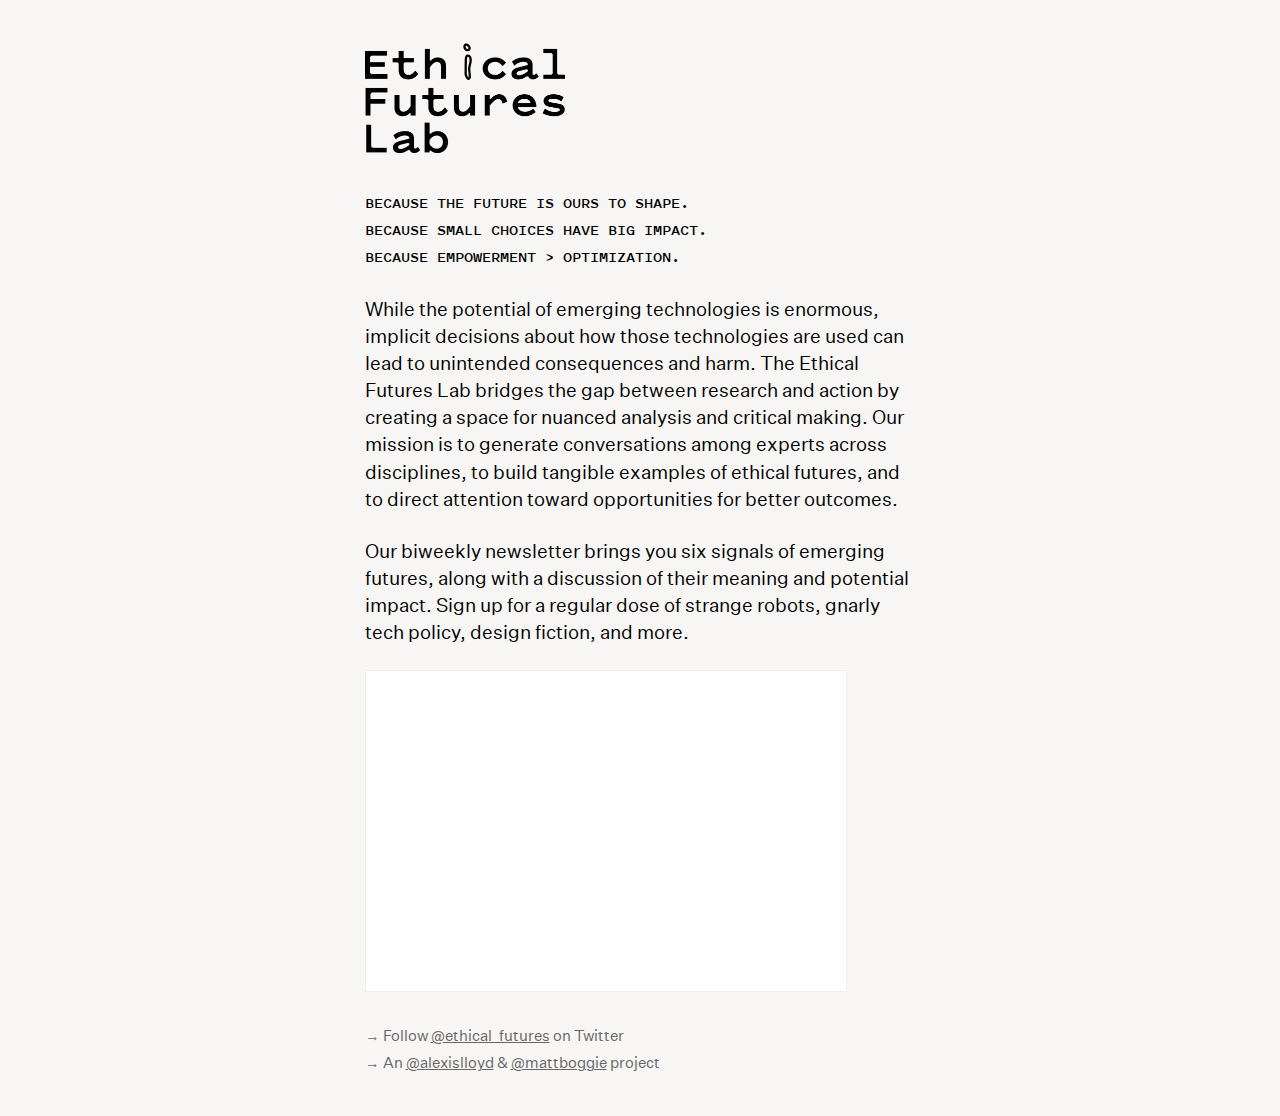
==== index.html @ 98238d27 "Update index.html" ====
<!DOCTYPE html>
<html>
<head>
	<title>Ethical Futures Lab</title>
	<link rel="stylesheet" type="text/css" href="reset.css">
	<link rel="stylesheet" type="text/css" href="styles-grid.css">
	<meta name="viewport" content="width=device-width, user-scalable=no" />
	<link rel="shortcut icon" href="/favicon.ico" type="image/x-icon">
	<link rel="icon" href="/favicon.ico" type="image/x-icon">
	<!--Twitter card-->
	<meta name="twitter:card" content="summary_large_image" />
	<meta name="twitter:creator" content="@ethical_futures" />
	<!--OG tags-->
	<meta property="og:url" content="http://www.ethicalfutureslab.com" />
	<meta property="og:title" content="Ethical Futures Lab" />
	<meta property="og:description" content="The Ethical Futures Lab investigates and applies emerging technologies in order to advocate for a more humane and empowering society." />
	<meta property="og:image" content="http://www.ethicalfutureslab.com/img/efl-og-logo.png" />
	<!-- Global site tag (gtag.js) - Google Analytics -->
	<script async src="https://www.googletagmanager.com/gtag/js?id=UA-144540973-1"></script>
	<script>
	  window.dataLayer = window.dataLayer || [];
	  function gtag(){dataLayer.push(arguments);}
	  gtag('js', new Date());

	  gtag('config', 'UA-144540973-1');
	</script>

</head>
<body>

	<div class="grid-container">
	  <div class="logo">
	  	<img src="img/logo_loop.gif" alt="Ethical Futures Lab logo." />
	  </div>
	  <div class="main">
	  	<h1>Because the future is ours to shape.</h1>
		<h1>Because small choices have big impact.</h1>
		<h1>Because empowerment > optimization.</h1>

		<p>
			While the potential of emerging technologies is enormous, implicit decisions about how those technologies are used can lead to unintended consequences and harm. The Ethical Futures Lab bridges the gap between research and action by creating a space for nuanced analysis and critical making. Our mission is to generate conversations among experts across disciplines, to build tangible examples of ethical futures, and to direct attention toward opportunities for better outcomes. 
		</p>
		 <p>
			 Our biweekly newsletter brings you six signals of emerging futures, along with a discussion of their meaning and potential impact. Sign up for a regular dose of strange robots, gnarly tech policy, design fiction, and more.

	  </div>
		
	<iframe src="https://ethicalfutureslab.substack.com/embed" width="480" height="320" style="border:1px solid #EEE; background:white;" frameborder="0" scrolling="no"></iframe>
	  <!--<form action="https://www.getrevue.co/profile/sixsignals/add_subscriber" method="post" id="revue-form" name="revue-form" target="_blank">
		  	<input class="email" placeholder="Your email" type="email" name="member[email]" id="member_email">
		  	<input class="submit" type="submit" value="Sign up &rarr;" name="member[subscribe]" id="member_submit">
	  </form>-->
	  <div class="footer">&rarr; Follow <a href="https://www.twitter.com/ethical_futures">@ethical_futures</a> on Twitter
	  <br />&rarr; 
	  An <a href="https://www.twitter.com/alexislloyd">@alexislloyd</a> &amp; <a href="https://www.twitter.com/mattboggie">@mattboggie</a> project
	</div>
	</div>


</body>
</html>
---- styles-grid.css ----
@font-face {
  font-family: "Untitled Sans";
  src: url("fonts/UntitledSansWeb-Regular.eot") format("eot"),
       url("fonts/UntitledSansWeb-Regular.woff") format("woff"),
       url("fonts/UntitledSansWeb-Regular.woff2") format("woff2");
}
@font-face {
  font-family: "Pitch Sans Bold";
  src: url("fonts/PitchSansWeb-Bold.eot") format("eot"),
       url("fonts/PitchSansWeb-Bold.woff") format("woff"),
       url("fonts/PitchSansWeb-Bold.woff2") format("woff2");
}
body, html {
	background-color: #F7F6F4;
	font-family: 'Untitled Sans', sans-serif;
	font-size: 1.1em;
	line-height: 1.4em;
}
h1 {
  font-family: 'Pitch Sans Bold', sans-serif;
  font-size: .75em;
  text-transform: uppercase;
}

p {
  margin:25px 0px;
}
a:link, a:hover, a:visited {
  color:#000;
}

.logo { 
  grid-area: header; 
  margin-bottom: 30px;
  width:200px;
  height:auto;
}
.logo img {
  width:100%;
}
.main { grid-area: main; }
.newsletter { grid-area: newsletter; }
.email { grid-area: email; min-width:200px; }
.submit { grid-area: submit; margin-left:-10px;}
.footer {grid-area: footer; margin-top: 30px; color:#666; font-size: .75em;}
.footer a {color:#666;}

.grid-container {
  margin:40px auto;
  max-width: 90%;
  display: grid;
  grid:
  'header header'
  'main main'
  'newsletter newsletter'
  'email submit'
  'footer footer';
  grid-gap: 0px;
  grid-template-columns: auto auto;
  align-items: stretch;
  align:center;
}

@media only screen and (min-width: 600px) {
  body, html {
    font-size: 1.1em;
  }
  .grid-container {
    max-width: 550px;
  }
}
#revue-form {
  min-width:310px !important;
  margin:0px;
}
#revue-form input {
  padding:10px;
  font-family: 'Pitch Sans Bold';
  font-size: 12px;
  text-transform: uppercase;
  display: inline;
   -webkit-appearance: none;
   -moz-appearance: none;
  appearance: none;
  border-radius: 0;
  -webkit-border-radius: 0;
  -moz-border-radius:0;
}
#revue-form input[type=email] {
  border: 2px solid #000000;
   -webkit-appearance: none;
   -moz-appearance: none;
  appearance: none;
  border-radius: 0;
  -webkit-border-radius: 0;
  -moz-border-radius:0;
}
#revue-form input[type=submit] {
  border: 2px solid #000000;
  background-color: #000000;
  color: white;
  text-decoration: none;
  cursor: pointer;
   -webkit-appearance: none;
   -moz-appearance: none;
  appearance: none;
  border-radius: 0;
  -webkit-border-radius: 0;
  -moz-border-radius:0;
}
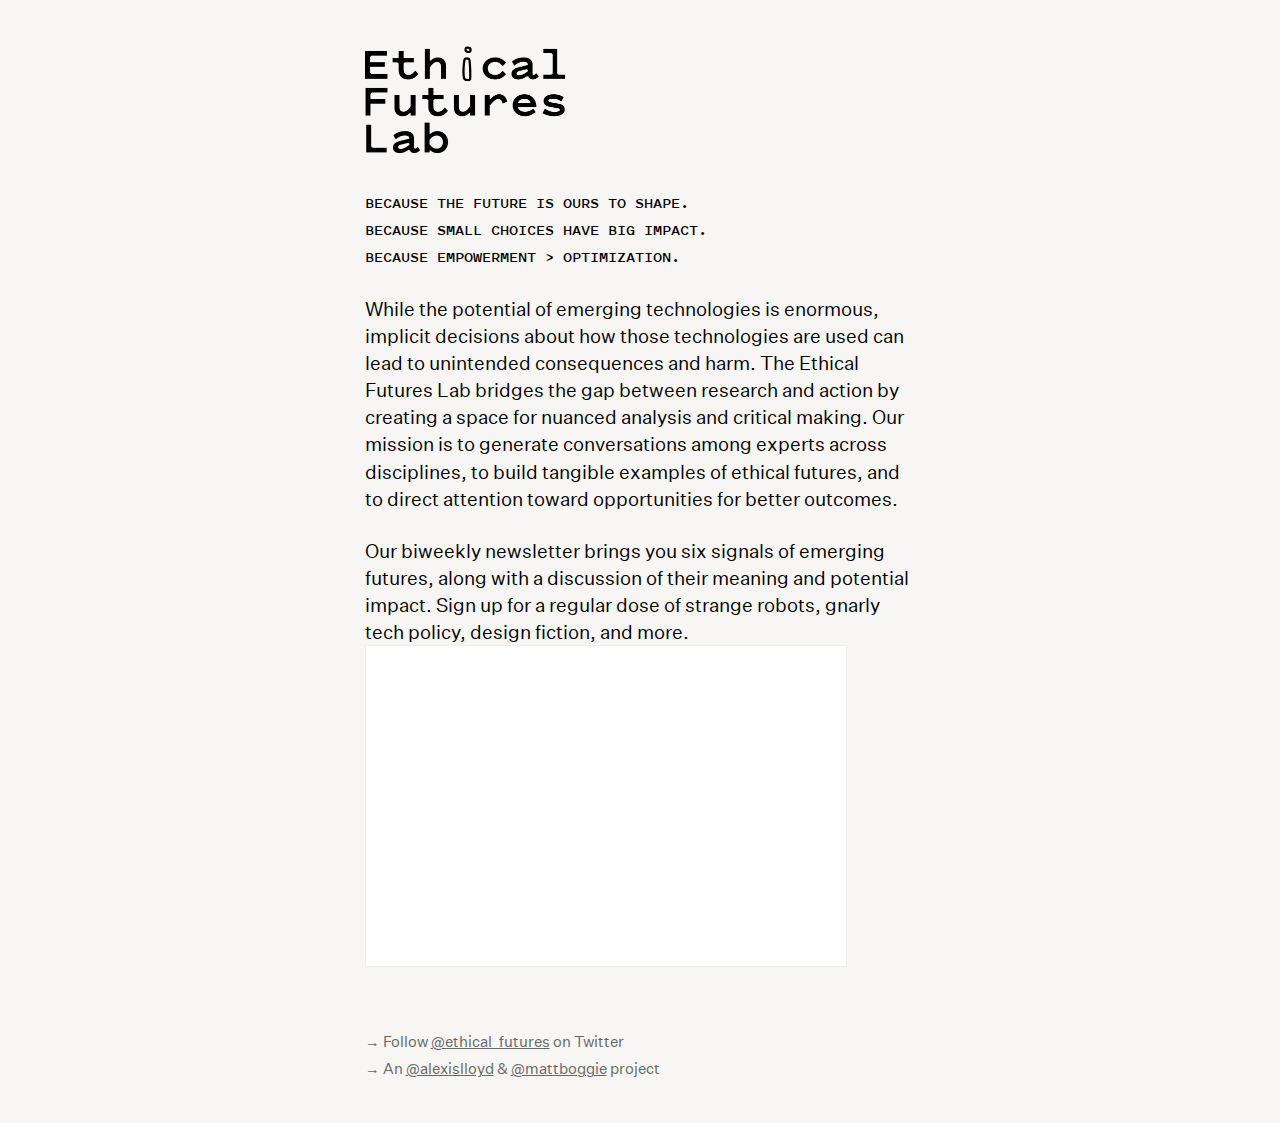
==== commit 38b8ec3c: "Update index.html" ====
--- a/index.html
+++ b/index.html
@@ -42,10 +42,10 @@
 		</p>
 		 <p>
 			 Our biweekly newsletter brings you six signals of emerging futures, along with a discussion of their meaning and potential impact. Sign up for a regular dose of strange robots, gnarly tech policy, design fiction, and more.
+			<iframe src="https://ethicalfutureslab.substack.com/embed" width="480" height="320" style="border:1px solid #EEE; background:white;" frameborder="0" scrolling="no"></iframe>
 
 	  </div>
 		
-	<iframe src="https://ethicalfutureslab.substack.com/embed" width="480" height="320" style="border:1px solid #EEE; background:white;" frameborder="0" scrolling="no"></iframe>
 	  <!--<form action="https://www.getrevue.co/profile/sixsignals/add_subscriber" method="post" id="revue-form" name="revue-form" target="_blank">
 		  	<input class="email" placeholder="Your email" type="email" name="member[email]" id="member_email">
 		  	<input class="submit" type="submit" value="Sign up &rarr;" name="member[subscribe]" id="member_submit">
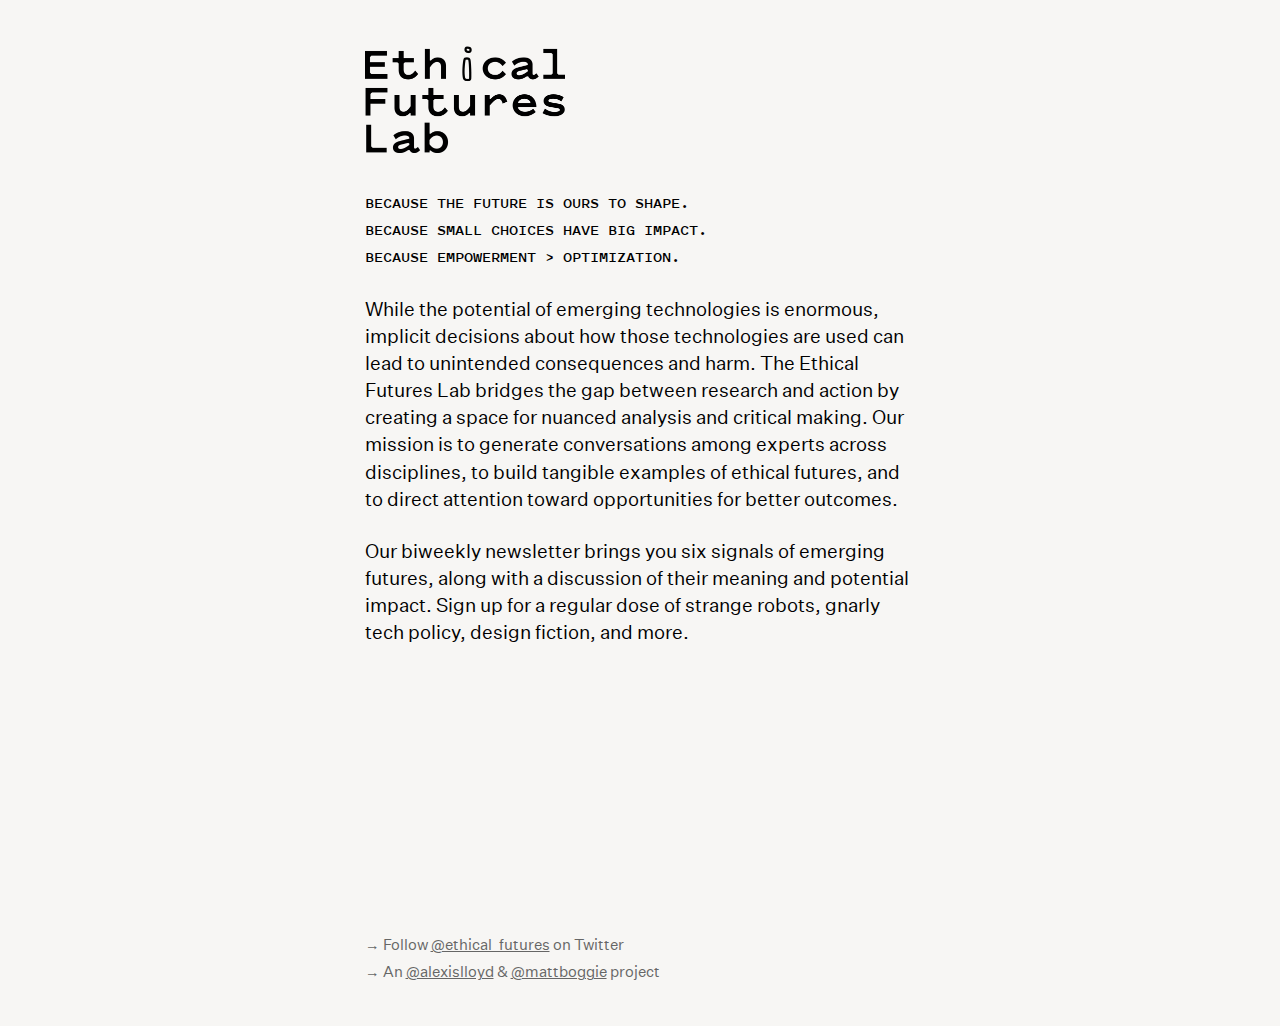
==== commit 22a23274: "Update index.html" ====
--- a/index.html
+++ b/index.html
@@ -42,7 +42,10 @@
 		</p>
 		 <p>
 			 Our biweekly newsletter brings you six signals of emerging futures, along with a discussion of their meaning and potential impact. Sign up for a regular dose of strange robots, gnarly tech policy, design fiction, and more.
-			<iframe src="https://ethicalfutureslab.substack.com/embed" width="480" height="320" style="border:1px solid #EEE; background:white;" frameborder="0" scrolling="no"></iframe>
+		  </p>
+		  <p>
+			 <iframe src="https://ethicalfutureslab.substack.com/embed" width="480" height="200"" frameborder="0" scrolling="no"></iframe>
+		<p>														    
 
 	  </div>
 		
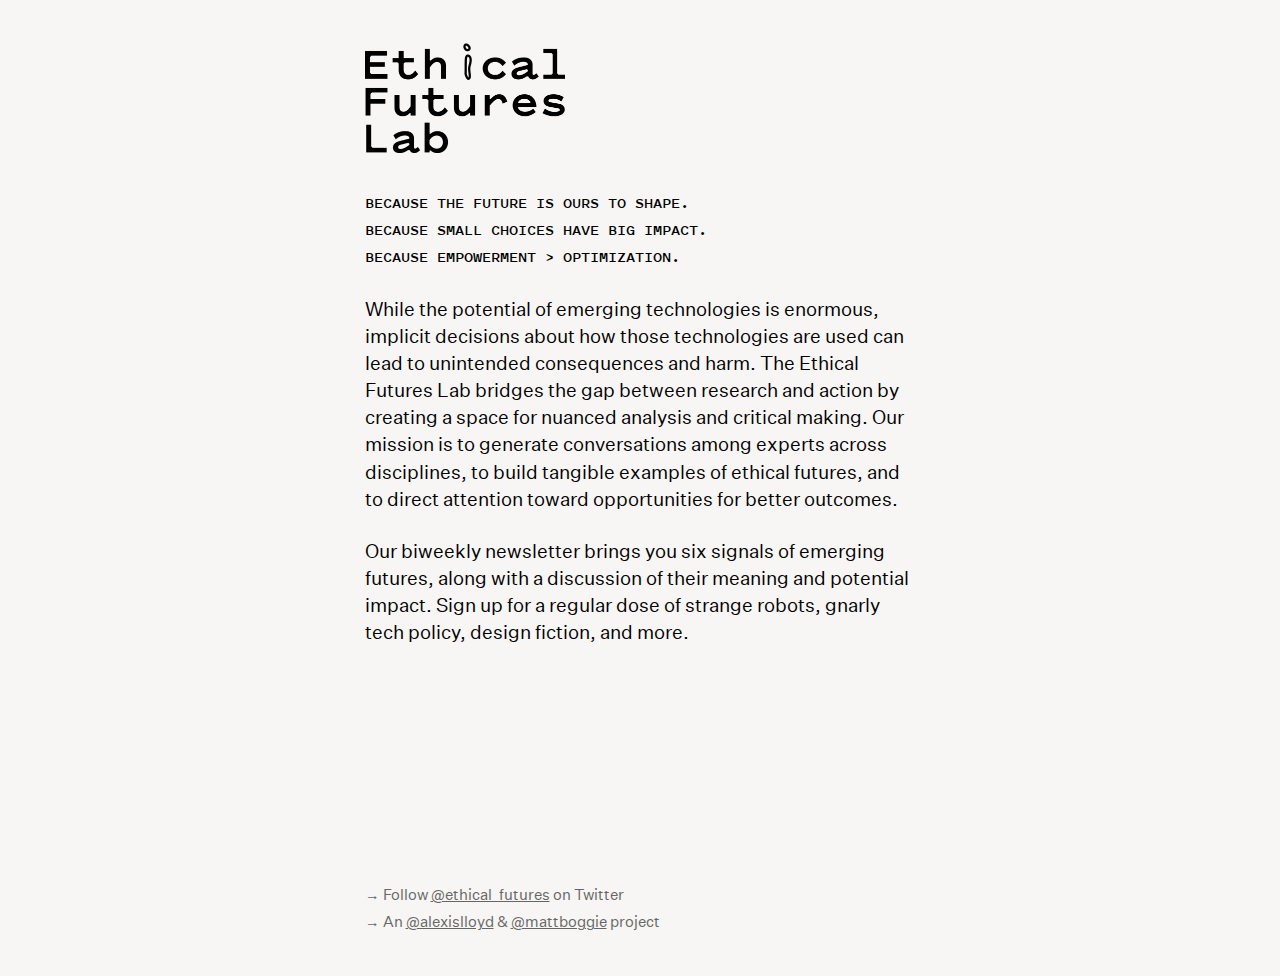
==== commit 460c274a: "Update index.html" ====
--- a/index.html
+++ b/index.html
@@ -44,7 +44,7 @@
 			 Our biweekly newsletter brings you six signals of emerging futures, along with a discussion of their meaning and potential impact. Sign up for a regular dose of strange robots, gnarly tech policy, design fiction, and more.
 		  </p>
 		  <p>
-			 <iframe src="https://ethicalfutureslab.substack.com/embed" width="480" height="200"" frameborder="0" scrolling="no"></iframe>
+			 <iframe src="https://ethicalfutureslab.substack.com/embed" width="480" height="150" frameborder="0" scrolling="no"></iframe>
 		<p>														    
 
 	  </div>
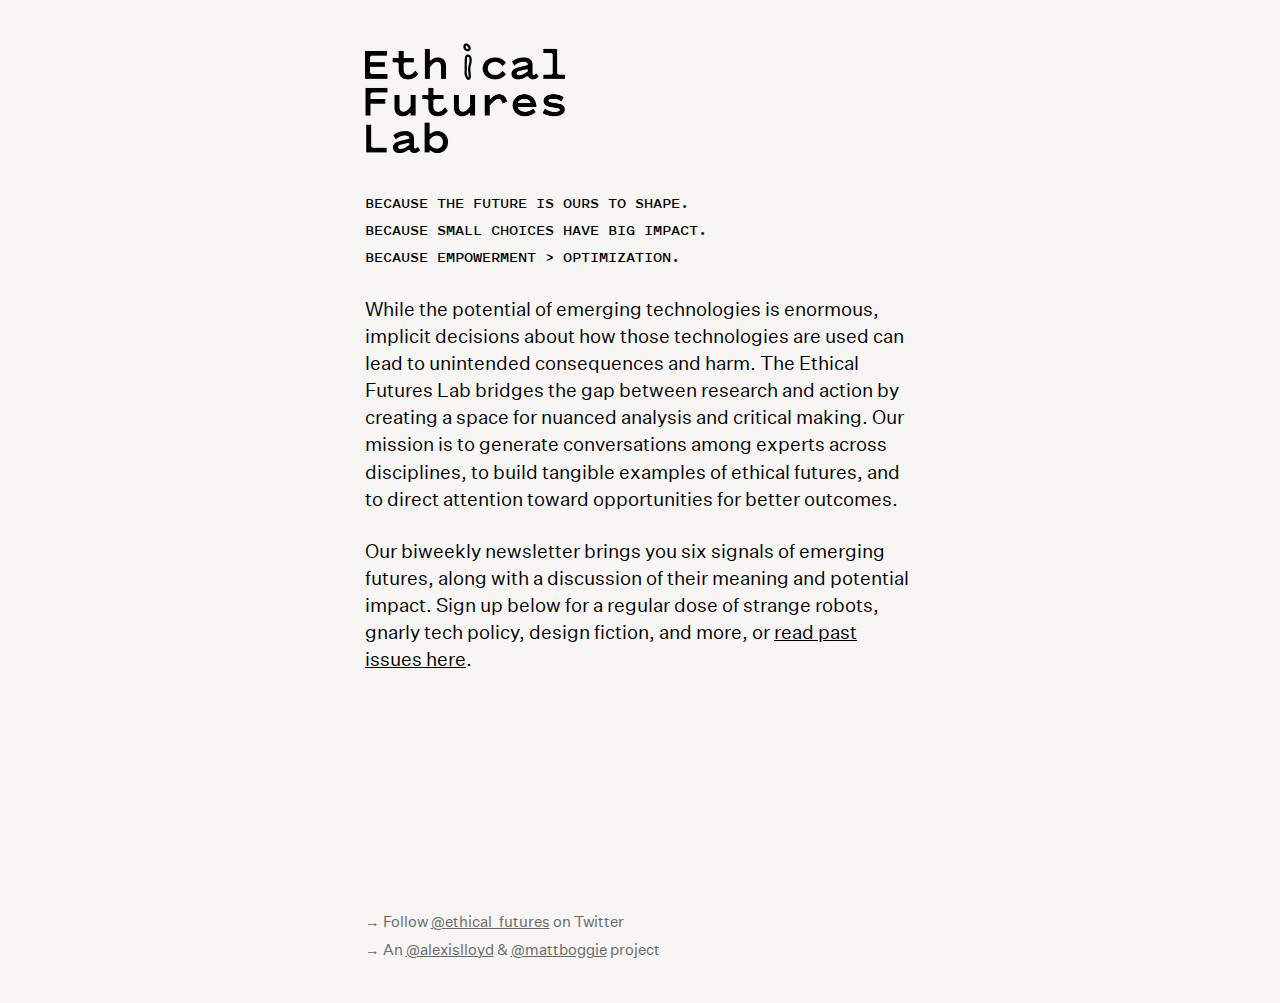
==== commit 2aeade49: "Update index.html" ====
--- a/index.html
+++ b/index.html
@@ -41,7 +41,7 @@
 			While the potential of emerging technologies is enormous, implicit decisions about how those technologies are used can lead to unintended consequences and harm. The Ethical Futures Lab bridges the gap between research and action by creating a space for nuanced analysis and critical making. Our mission is to generate conversations among experts across disciplines, to build tangible examples of ethical futures, and to direct attention toward opportunities for better outcomes. 
 		</p>
 		 <p>
-			 Our biweekly newsletter brings you six signals of emerging futures, along with a discussion of their meaning and potential impact. Sign up for a regular dose of strange robots, gnarly tech policy, design fiction, and more.
+			 Our biweekly newsletter brings you six signals of emerging futures, along with a discussion of their meaning and potential impact. Sign up below for a regular dose of strange robots, gnarly tech policy, design fiction, and more, or <a href="https://ethicalfutureslab.substack.com/?no_cover=true">read past issues here</a>.
 		  </p>
 		  <p>
 			 <iframe src="https://ethicalfutureslab.substack.com/embed" width="480" height="150" frameborder="0" scrolling="no"></iframe>
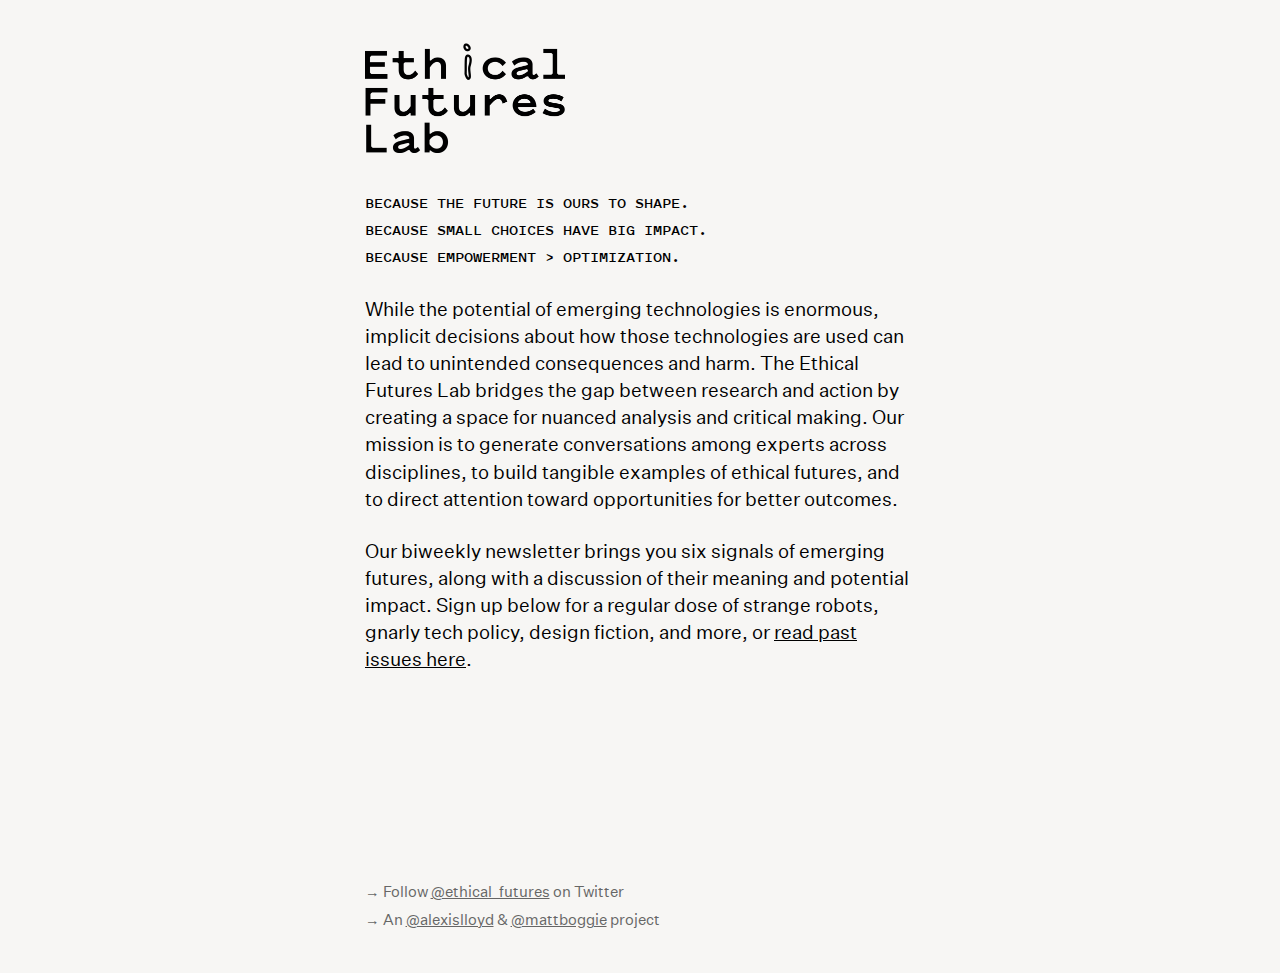
==== commit 46d40c77: "Update index.html" ====
--- a/index.html
+++ b/index.html
@@ -44,7 +44,7 @@
 			 Our biweekly newsletter brings you six signals of emerging futures, along with a discussion of their meaning and potential impact. Sign up below for a regular dose of strange robots, gnarly tech policy, design fiction, and more, or <a href="https://ethicalfutureslab.substack.com/?no_cover=true">read past issues here</a>.
 		  </p>
 		  <p>
-			 <iframe src="https://ethicalfutureslab.substack.com/embed" width="480" height="150" frameborder="0" scrolling="no"></iframe>
+			 <iframe src="https://ethicalfutureslab.substack.com/embed" width="480" height="120" frameborder="0" scrolling="no"></iframe>
 		<p>														    
 
 	  </div>
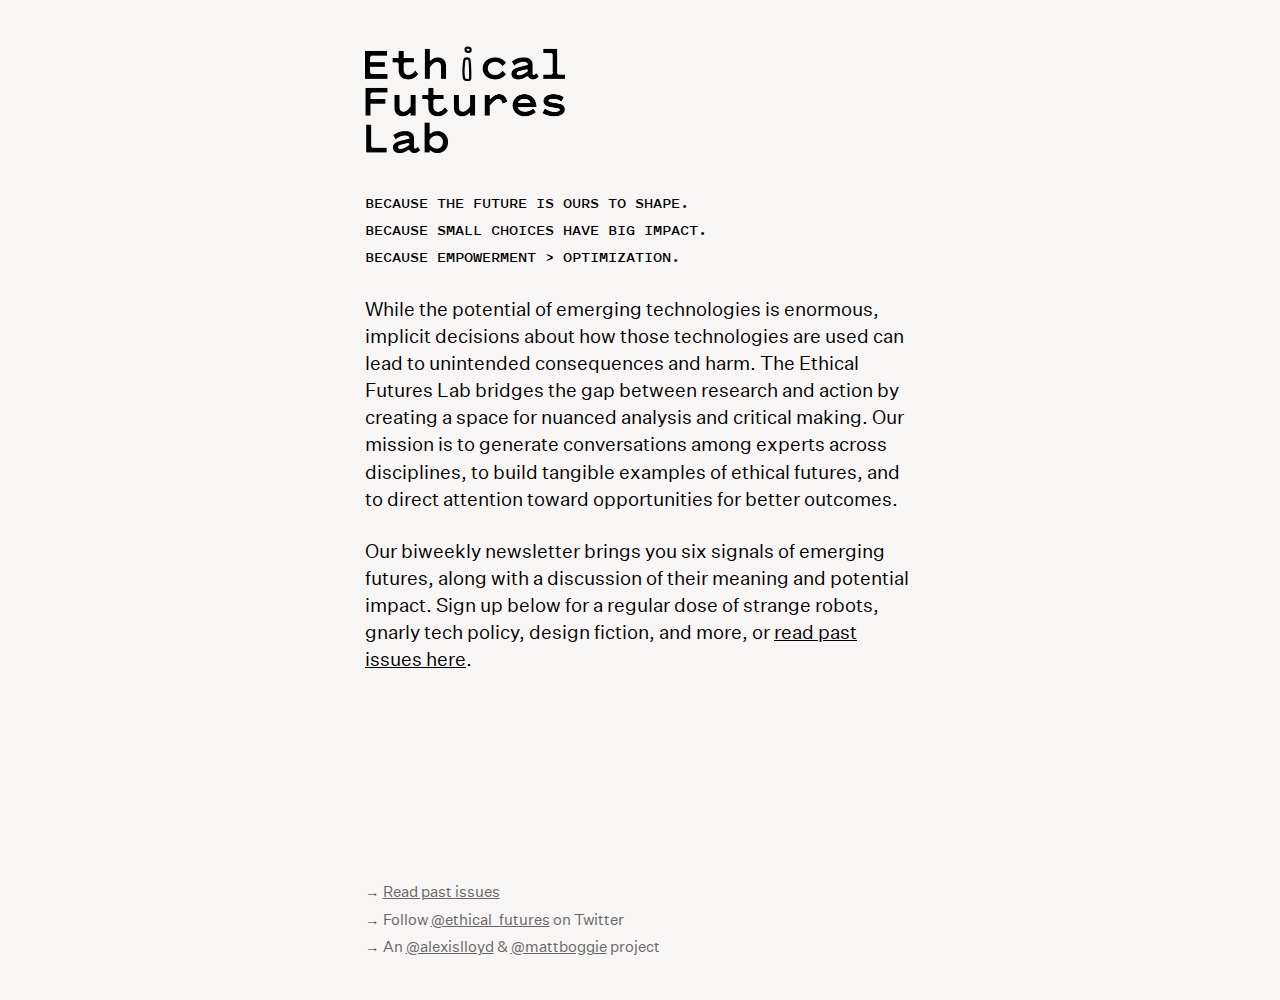
==== commit bfba6ba0: "Update index.html" ====
--- a/index.html
+++ b/index.html
@@ -53,7 +53,9 @@
 		  	<input class="email" placeholder="Your email" type="email" name="member[email]" id="member_email">
 		  	<input class="submit" type="submit" value="Sign up &rarr;" name="member[subscribe]" id="member_submit">
 	  </form>-->
-	  <div class="footer">&rarr; Follow <a href="https://www.twitter.com/ethical_futures">@ethical_futures</a> on Twitter
+	  <div class="footer">
+		  &rarr; <a href="https://ethicalfutureslab.substack.com/?no_cover=true">Read past issues</a> <br />	  
+	&rarr; Follow <a href="https://www.twitter.com/ethical_futures">@ethical_futures</a> on Twitter
 	  <br />&rarr; 
 	  An <a href="https://www.twitter.com/alexislloyd">@alexislloyd</a> &amp; <a href="https://www.twitter.com/mattboggie">@mattboggie</a> project
 	</div>
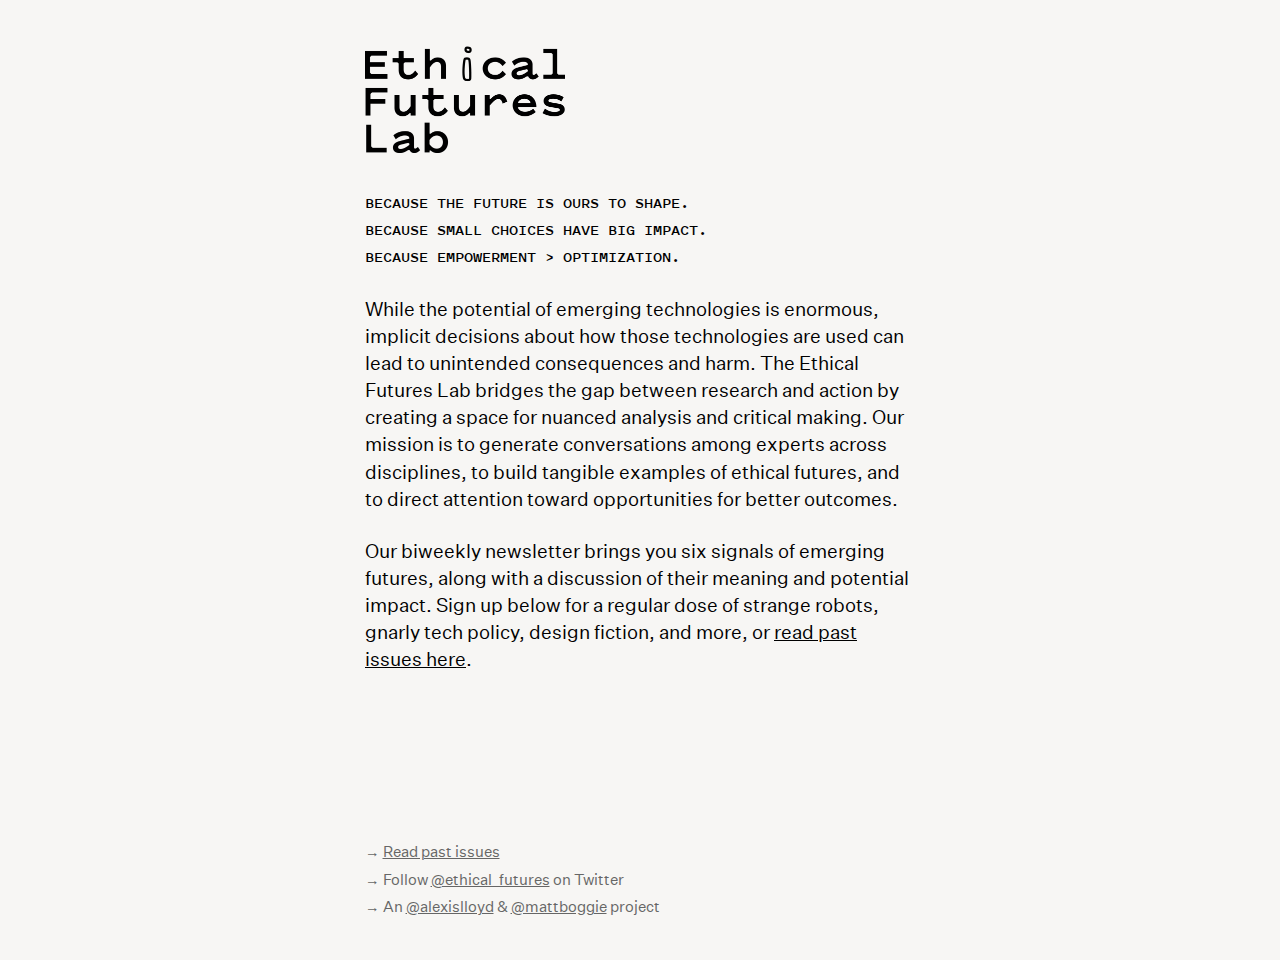
==== commit f9da522a: "Update index.html" ====
--- a/index.html
+++ b/index.html
@@ -44,7 +44,7 @@
 			 Our biweekly newsletter brings you six signals of emerging futures, along with a discussion of their meaning and potential impact. Sign up below for a regular dose of strange robots, gnarly tech policy, design fiction, and more, or <a href="https://ethicalfutureslab.substack.com/?no_cover=true">read past issues here</a>.
 		  </p>
 		  <p>
-			 <iframe src="https://ethicalfutureslab.substack.com/embed" width="480" height="120" frameborder="0" scrolling="no"></iframe>
+			 <iframe src="https://ethicalfutureslab.substack.com/embed" width="480" height="80" frameborder="0" scrolling="no"></iframe>
 		<p>														    
 
 	  </div>
